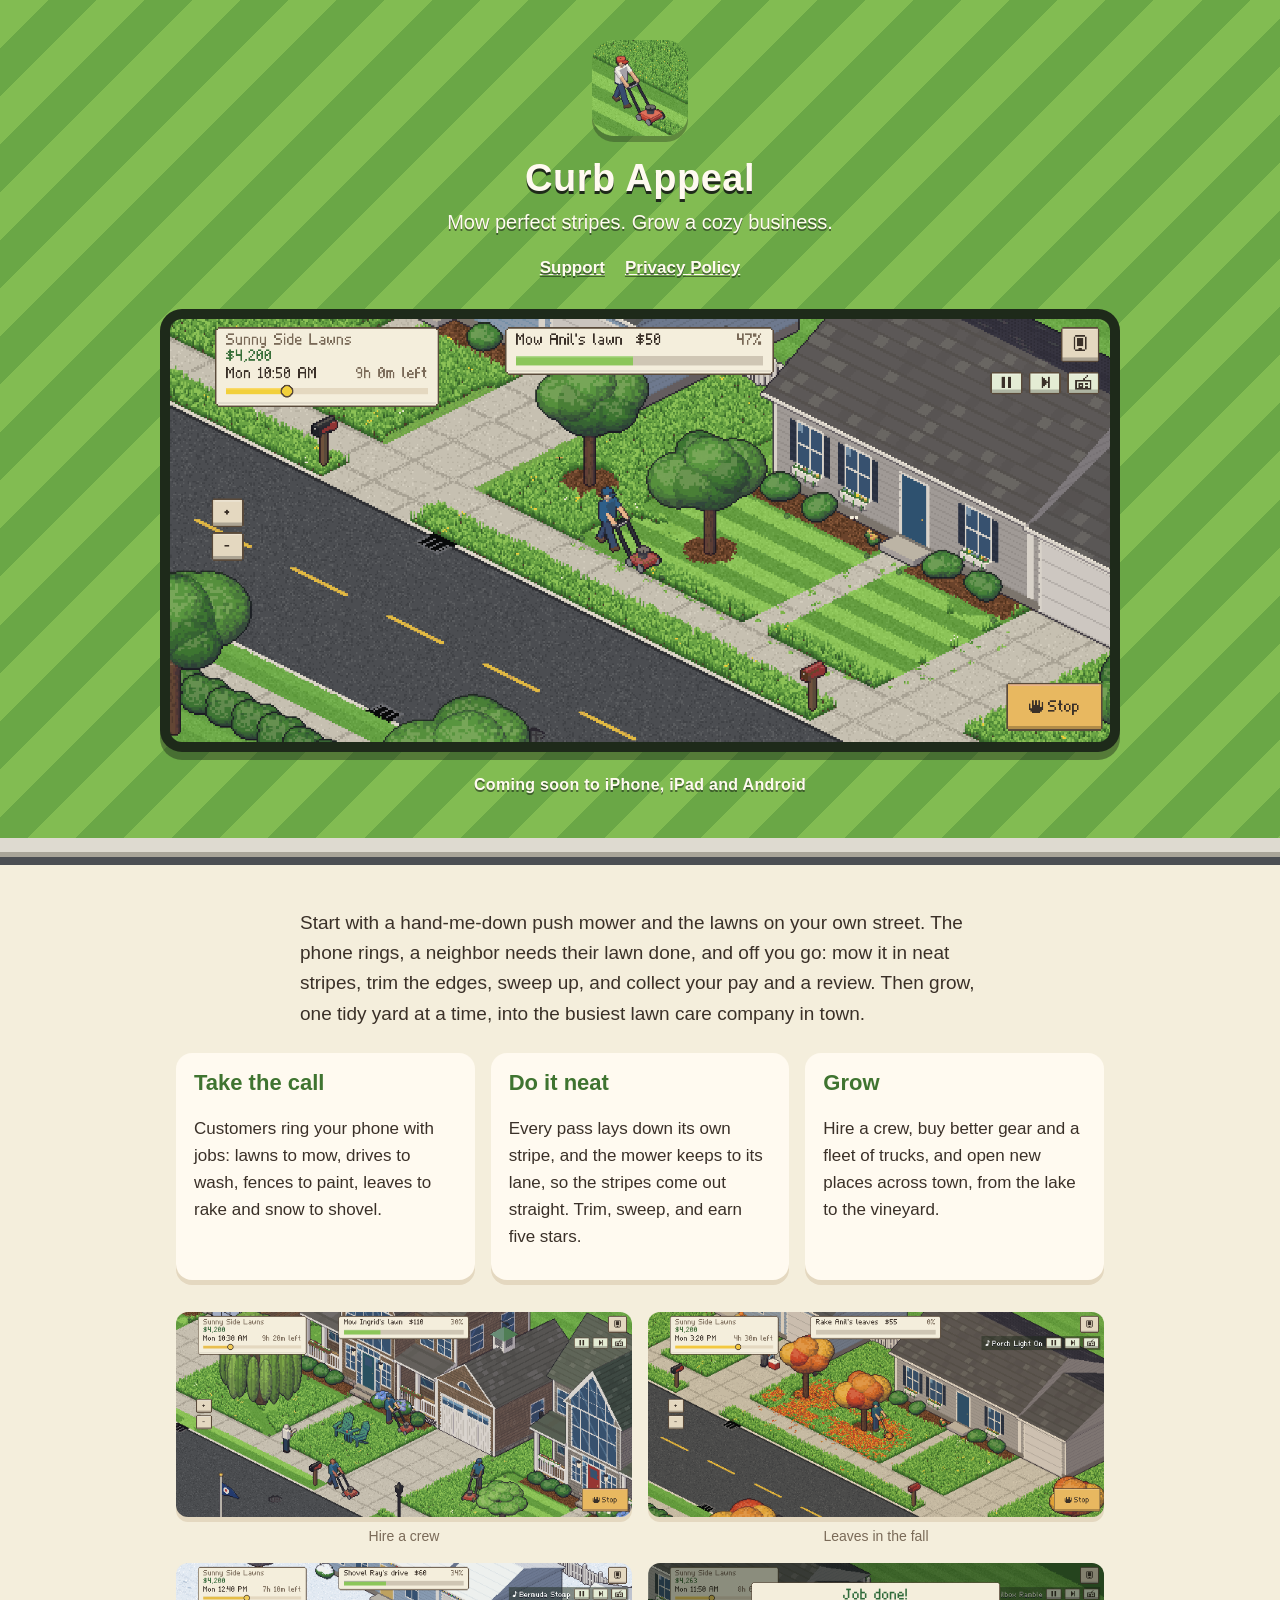
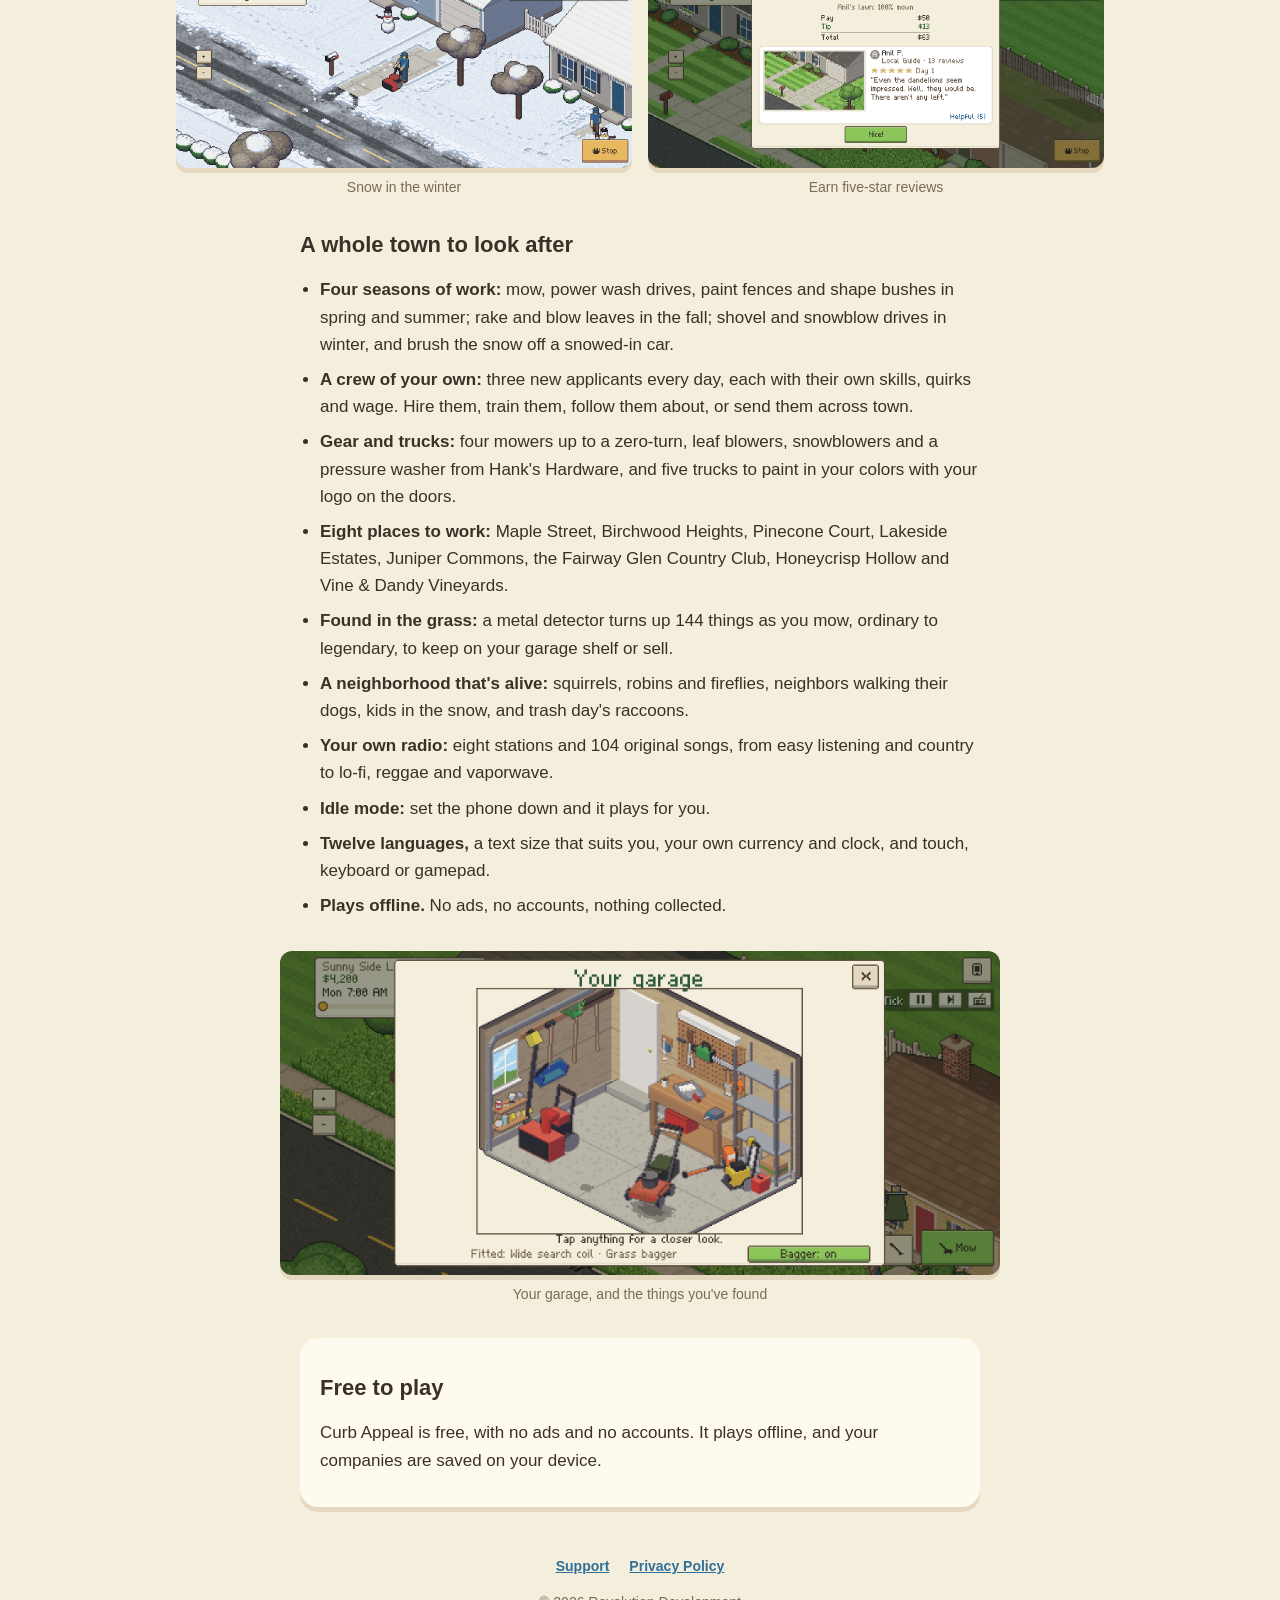
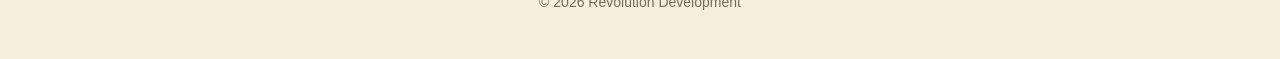
==== index.html @ 620667ac "Update the site" ====
<!doctype html>
<html lang="en">
<head>
  <meta charset="utf-8">
  <meta name="viewport" content="width=device-width, initial-scale=1">
  <title>Curb Appeal</title>
  <meta name="description" content="A relaxing lawn care tycoon in isometric pixel art: mow perfect stripes, rake the leaves, clear the snow, hire a crew and grow. For iPhone, iPad and Android.">
  <meta property="og:title" content="Curb Appeal">
  <meta property="og:description" content="Mow perfect stripes and grow a cozy lawn care business, one tidy yard at a time. A relaxing pixel-art game for iPhone, iPad and Android.">
  <meta property="og:image" content="https://webdevbrian.github.io/curbappeal-site/shots/mowing.png">
  <meta property="og:url" content="https://webdevbrian.github.io/curbappeal-site/">
  <meta property="og:type" content="website">
  <meta name="twitter:card" content="summary_large_image">
  <meta name="theme-color" content="#6aa746">
  <link rel="icon" href="icon.png">
  <link rel="apple-touch-icon" href="icon.png">
  <link rel="stylesheet" href="style.css">
</head>
<body>
  <header class="hero">
    <img class="icon" src="icon.png" alt="" width="96" height="96">
    <h1>Curb Appeal</h1>
    <p class="tagline">Mow perfect stripes. Grow a cozy business.</p>
    <nav><a href="support.html">Support</a><a href="privacy.html">Privacy Policy</a></nav>
    <figure class="screen">
      <img src="shots/mowing.png" alt="A summer morning on Maple Street: a lawn half mown in crisp light and dark stripes, the mower working along its lane.">
    </figure>
    <p class="soon">Coming soon to iPhone, iPad and Android</p>
  </header>

  <main>
    <section class="intro">
      <p>Start with a hand-me-down push mower and the lawns on your own street. The phone rings, a neighbor needs their lawn done, and off you go: mow it in neat stripes, trim the edges, sweep up, and collect your pay and a review. Then grow, one tidy yard at a time, into the busiest lawn care company in town.</p>
    </section>

    <section class="how">
      <div><h2>Take the call</h2><p>Customers ring your phone with jobs: lawns to mow, drives to wash, fences to paint, leaves to rake and snow to shovel.</p></div>
      <div><h2>Do it neat</h2><p>Every pass lays down its own stripe, and the mower keeps to its lane, so the stripes come out straight. Trim, sweep, and earn five stars.</p></div>
      <div><h2>Grow</h2><p>Hire a crew, buy better gear and a fleet of trucks, and open new places across town, from the lake to the vineyard.</p></div>
    </section>

    <section class="gallery">
      <figure><img src="shots/team.png" alt="The crew at work on a street, each mowing a different lawn in stripes." loading="lazy"><figcaption>Hire a crew</figcaption></figure>
      <figure><img src="shots/fall.png" alt="Fall: red and gold trees, leaves raked into piles and bags at the curb." loading="lazy"><figcaption>Leaves in the fall</figcaption></figure>
      <figure><img src="shots/winter.png" alt="Winter: snowy roofs and lawns, a drive being cleared with a snowblower." loading="lazy"><figcaption>Snow in the winter</figcaption></figure>
      <figure><img src="shots/payday.png" alt="A job done: the pay, a tip, and a five-star review with a photo of the freshly striped lawn." loading="lazy"><figcaption>Earn five-star reviews</figcaption></figure>
    </section>

    <section class="features">
      <h2>A whole town to look after</h2>
      <ul>
        <li><strong>Four seasons of work:</strong> mow, power wash drives, paint fences and shape bushes in spring and summer; rake and blow leaves in the fall; shovel and snowblow drives in winter, and brush the snow off a snowed-in car.</li>
        <li><strong>A crew of your own:</strong> three new applicants every day, each with their own skills, quirks and wage. Hire them, train them, follow them about, or send them across town.</li>
        <li><strong>Gear and trucks:</strong> four mowers up to a zero-turn, leaf blowers, snowblowers and a pressure washer from Hank's Hardware, and five trucks to paint in your colors with your logo on the doors.</li>
        <li><strong>Eight places to work:</strong> Maple Street, Birchwood Heights, Pinecone Court, Lakeside Estates, Juniper Commons, the Fairway Glen Country Club, Honeycrisp Hollow and Vine &amp; Dandy Vineyards.</li>
        <li><strong>Found in the grass:</strong> a metal detector turns up 144 things as you mow, ordinary to legendary, to keep on your garage shelf or sell.</li>
        <li><strong>A neighborhood that's alive:</strong> squirrels, robins and fireflies, neighbors walking their dogs, kids in the snow, and trash day's raccoons.</li>
        <li><strong>Your own radio:</strong> eight stations and 104 original songs, from easy listening and country to lo-fi, reggae and vaporwave.</li>
        <li><strong>Idle mode:</strong> set the phone down and it plays for you.</li>
        <li><strong>Twelve languages,</strong> a text size that suits you, your own currency and clock, and touch, keyboard or gamepad.</li>
        <li><strong>Plays offline.</strong> No ads, no accounts, nothing collected.</li>
      </ul>
    </section>

    <section class="gallery one">
      <figure><img src="shots/garage.png" alt="The garage: mowers on the floor, tools on the wall, and finds from the lawns on the shelf." loading="lazy"><figcaption>Your garage, and the things you've found</figcaption></figure>
    </section>

    <section class="price card">
      <h2>Free to play</h2>
      <p>Curb Appeal is free, with no ads and no accounts. It plays offline, and your companies are saved on your device.</p>
    </section>
  </main>

  <footer>
    <nav><a href="support.html">Support</a><a href="privacy.html">Privacy Policy</a></nav>
    <p>© 2026 Revolution Development</p>
  </footer>
</body>
</html>
---- style.css ----
/* Curb Appeal's public pages: the game's colours (cream paper, brown ink, freshly striped lawn, the
   curb and the road), readable on a phone. */
:root {
  --ink: #3a3028; --ink-soft: #7a6a58; --paper: #f4eedc; --paper-dark: #e4d8c0; --card: #fffaf0;
  --edge: #5a4a3a; --blue: #2f6f9a; --gold: #d9a520; --night: #1e2a1a;
  --stripe-a: #82bc52; --stripe-b: #6aa746; --leaf: #3f7430;
  --walk: #dedad0; --curb: #a8a498; --road: #4b4e53;
}
* { box-sizing: border-box; }
html { -webkit-text-size-adjust: 100%; }
body { margin: 0; background: var(--paper); color: var(--ink); font: 17px/1.6 -apple-system, BlinkMacSystemFont, "Segoe UI", Roboto, sans-serif; }
img { max-width: 100%; height: auto; }
a { color: var(--blue); }

/* The header: a freshly mown lawn, stripes and all, down to the sidewalk and the curb. */
header {
  background: repeating-linear-gradient(135deg, var(--stripe-a) 0 34px, var(--stripe-b) 34px 68px);
  color: #fffaf0; padding: 40px 16px 32px; text-align: center; position: relative;
  border-bottom: 14px solid var(--walk); box-shadow: 0 5px 0 var(--curb), 0 13px 0 var(--road);
  margin-bottom: 13px;
}
header .icon, header > img { width: 96px; height: 96px; border-radius: 22px; box-shadow: 0 6px 0 rgba(30, 42, 26, .35); }
header h1 { margin: 12px 0 0; font-size: 38px; line-height: 1.2; letter-spacing: .5px; text-shadow: 0 3px 0 var(--night); }
header p { margin: 4px 0 0; text-shadow: 0 2px 0 rgba(30, 42, 26, .6); }
nav { display: flex; gap: 20px; justify-content: center; flex-wrap: wrap; margin-top: 16px; }
header nav a { color: #fffaf0; font-weight: 600; text-shadow: 0 2px 0 rgba(30, 42, 26, .6); }

/* The landing page's header: the game on a screen, and when it's out. */
.hero { padding-bottom: 40px; }
.tagline { font-size: 20px; }
.screen { margin: 28px auto 0; max-width: 960px; padding: 10px; background: var(--night); border-radius: 22px; box-shadow: 0 8px 0 rgba(30, 42, 26, .45); }
.screen img { display: block; width: 100%; border-radius: 12px; }
.soon { margin-top: 20px; font-weight: 700; font-size: 16px; letter-spacing: .3px; }

main { max-width: 680px; margin: 0 auto; padding: 24px 16px 48px; }
h2 { font-size: 22px; line-height: 1.3; margin: 32px 0 8px; }
.card { background: var(--card); border-radius: 18px; padding: 4px 20px 16px; box-shadow: 0 5px 0 var(--paper-dark); margin: 16px 0; }

/* The landing page: wider than the text pages, for the pictures. */
.hero ~ main { max-width: 960px; }
.intro { max-width: 680px; margin: 8px auto 0; font-size: 19px; }
.how { display: grid; grid-template-columns: repeat(3, 1fr); gap: 16px; margin: 24px 0 8px; }
.how div { background: var(--card); border-radius: 16px; padding: 4px 18px 12px; box-shadow: 0 5px 0 var(--paper-dark); }
.how h2 { margin-top: 12px; color: var(--leaf); }
.gallery { display: grid; grid-template-columns: 1fr 1fr; gap: 16px; margin: 32px 0; }
.gallery figure { margin: 0; }
.gallery img { display: block; width: 100%; border-radius: 12px; box-shadow: 0 5px 0 var(--paper-dark); background: var(--night); }
.gallery figcaption { font-size: 14px; color: var(--ink-soft); margin-top: 8px; text-align: center; }
.gallery.one { grid-template-columns: 1fr; max-width: 720px; margin-left: auto; margin-right: auto; }
.features { max-width: 680px; margin: 0 auto; }
.features ul { padding-left: 20px; }
.features li { margin: 8px 0; }
.price { max-width: 680px; margin: 32px auto 0; }

/* The support page's questions. */
dl { margin: 0; }
dt { font-weight: 700; margin-top: 20px; }
dd { margin: 4px 0 0; }
kbd { font: 600 14px/1 ui-monospace, Menlo, monospace; background: var(--card); border: 1px solid var(--paper-dark); border-bottom-width: 3px; border-radius: 6px; padding: 2px 6px; }

footer { text-align: center; color: var(--ink-soft); font-size: 14px; padding: 0 16px 32px; }
footer nav { margin: 0 0 8px; }
footer nav a { font-weight: 600; }

@media (max-width: 640px) {
  header h1 { font-size: 32px; }
  .how, .gallery { grid-template-columns: 1fr; }
  .screen { padding: 6px; border-radius: 16px; }
  .screen img { border-radius: 10px; }
}
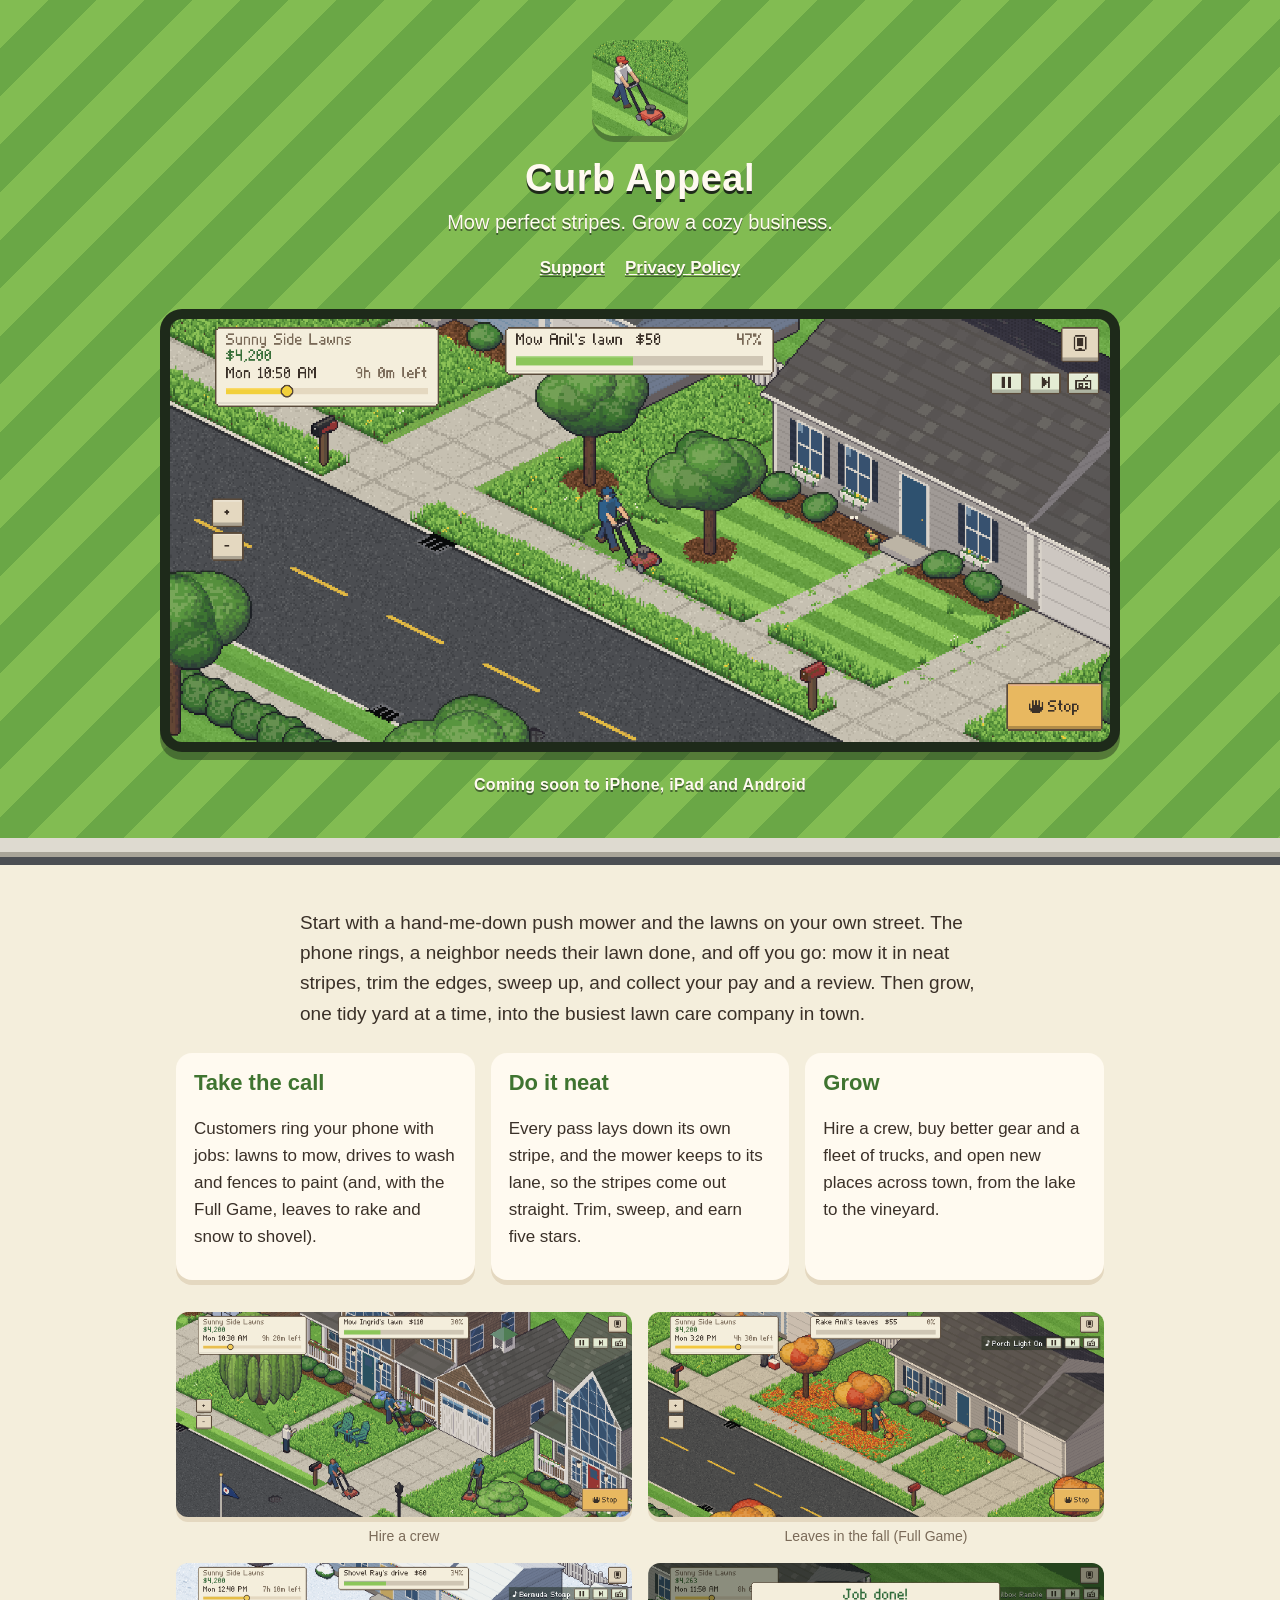
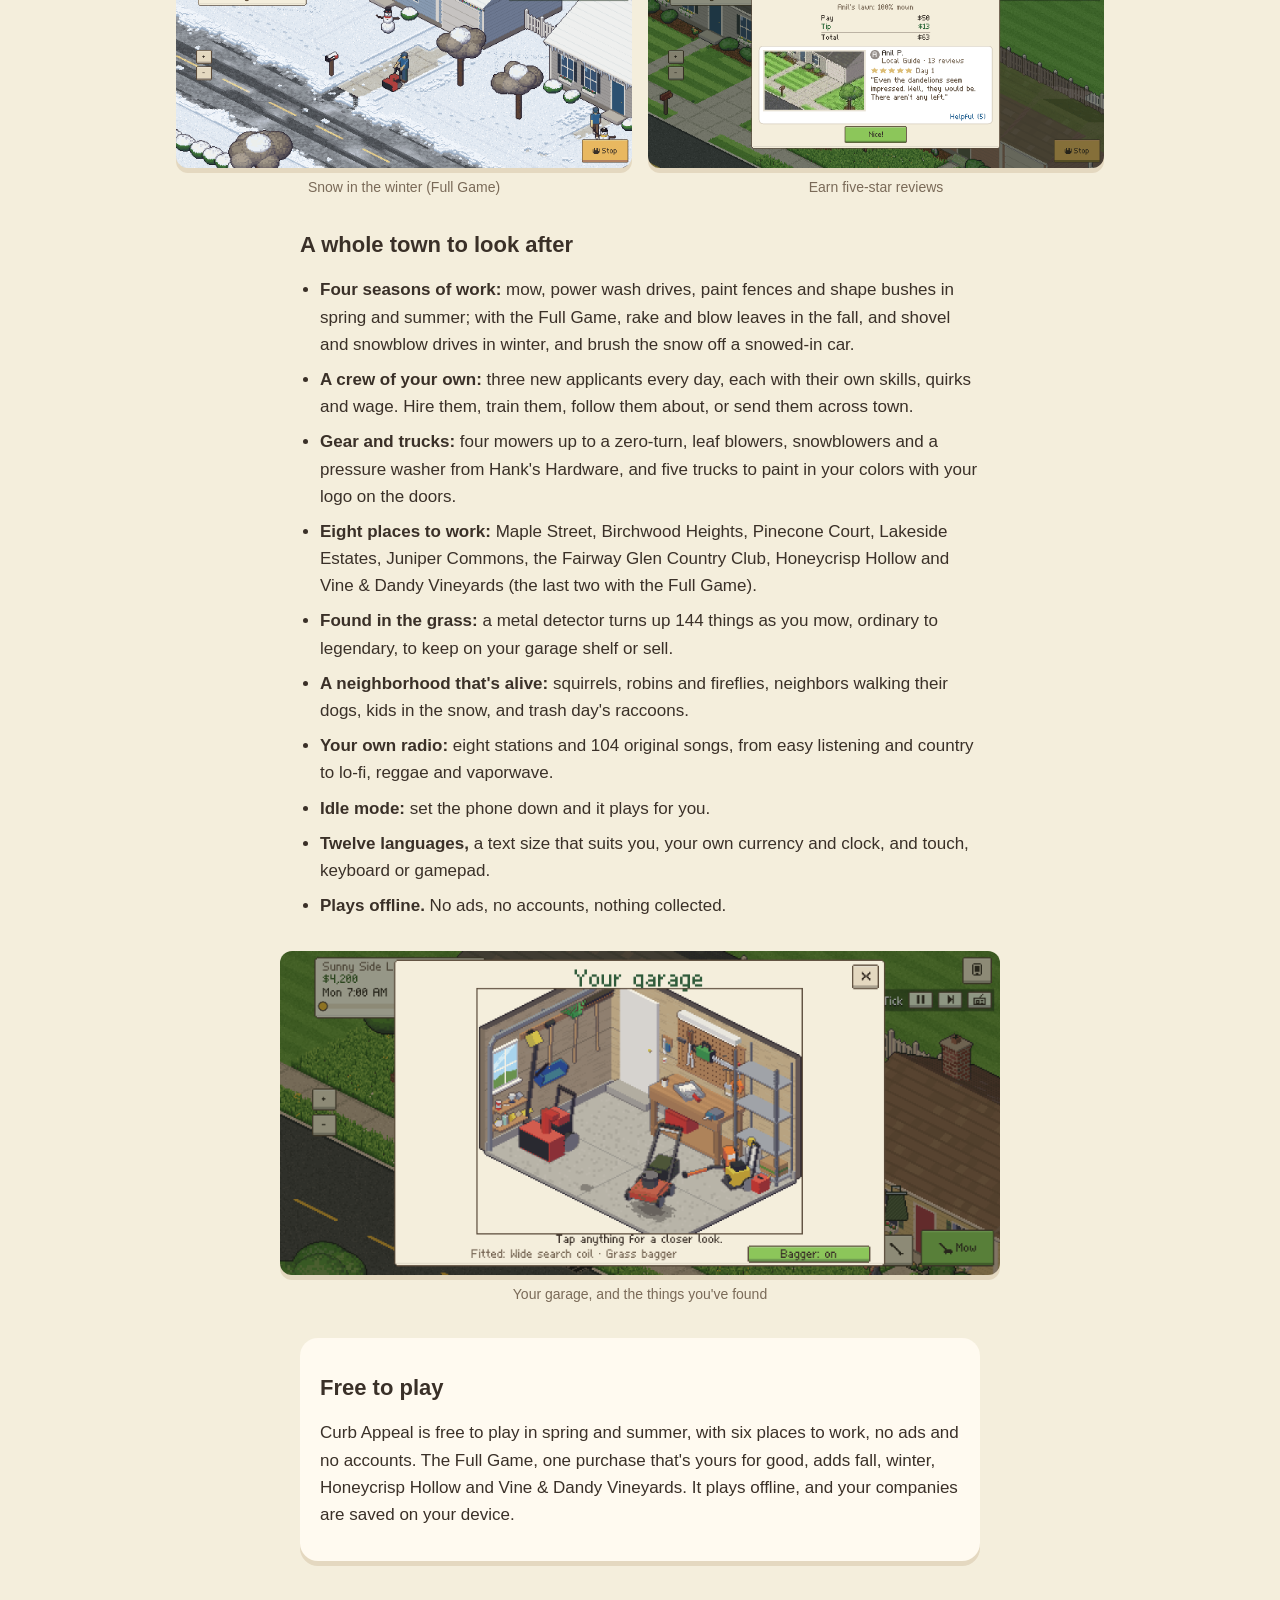
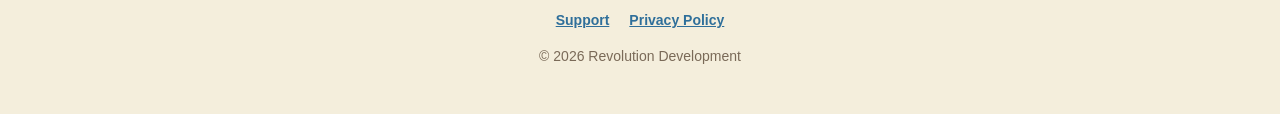
==== commit ed6be5e5: "Update the site" ====
--- a/index.html
+++ b/index.html
@@ -4,7 +4,7 @@
   <meta charset="utf-8">
   <meta name="viewport" content="width=device-width, initial-scale=1">
   <title>Curb Appeal</title>
-  <meta name="description" content="A relaxing lawn care tycoon in isometric pixel art: mow perfect stripes, rake the leaves, clear the snow, hire a crew and grow. For iPhone, iPad and Android.">
+  <meta name="description" content="A relaxing lawn care tycoon in isometric pixel art: mow perfect stripes, hire a crew and grow. Free to play, with fall and winter in the Full Game. For iPhone, iPad and Android.">
   <meta property="og:title" content="Curb Appeal">
   <meta property="og:description" content="Mow perfect stripes and grow a cozy lawn care business, one tidy yard at a time. A relaxing pixel-art game for iPhone, iPad and Android.">
   <meta property="og:image" content="https://webdevbrian.github.io/curbappeal-site/shots/mowing.png">
@@ -34,25 +34,25 @@
     </section>
 
     <section class="how">
-      <div><h2>Take the call</h2><p>Customers ring your phone with jobs: lawns to mow, drives to wash, fences to paint, leaves to rake and snow to shovel.</p></div>
+      <div><h2>Take the call</h2><p>Customers ring your phone with jobs: lawns to mow, drives to wash and fences to paint (and, with the Full Game, leaves to rake and snow to shovel).</p></div>
       <div><h2>Do it neat</h2><p>Every pass lays down its own stripe, and the mower keeps to its lane, so the stripes come out straight. Trim, sweep, and earn five stars.</p></div>
       <div><h2>Grow</h2><p>Hire a crew, buy better gear and a fleet of trucks, and open new places across town, from the lake to the vineyard.</p></div>
     </section>
 
     <section class="gallery">
       <figure><img src="shots/team.png" alt="The crew at work on a street, each mowing a different lawn in stripes." loading="lazy"><figcaption>Hire a crew</figcaption></figure>
-      <figure><img src="shots/fall.png" alt="Fall: red and gold trees, leaves raked into piles and bags at the curb." loading="lazy"><figcaption>Leaves in the fall</figcaption></figure>
-      <figure><img src="shots/winter.png" alt="Winter: snowy roofs and lawns, a drive being cleared with a snowblower." loading="lazy"><figcaption>Snow in the winter</figcaption></figure>
+      <figure><img src="shots/fall.png" alt="Fall: red and gold trees, leaves raked into piles and bags at the curb." loading="lazy"><figcaption>Leaves in the fall (Full Game)</figcaption></figure>
+      <figure><img src="shots/winter.png" alt="Winter: snowy roofs and lawns, a drive being cleared with a snowblower." loading="lazy"><figcaption>Snow in the winter (Full Game)</figcaption></figure>
       <figure><img src="shots/payday.png" alt="A job done: the pay, a tip, and a five-star review with a photo of the freshly striped lawn." loading="lazy"><figcaption>Earn five-star reviews</figcaption></figure>
     </section>
 
     <section class="features">
       <h2>A whole town to look after</h2>
       <ul>
-        <li><strong>Four seasons of work:</strong> mow, power wash drives, paint fences and shape bushes in spring and summer; rake and blow leaves in the fall; shovel and snowblow drives in winter, and brush the snow off a snowed-in car.</li>
+        <li><strong>Four seasons of work:</strong> mow, power wash drives, paint fences and shape bushes in spring and summer; with the Full Game, rake and blow leaves in the fall, and shovel and snowblow drives in winter, and brush the snow off a snowed-in car.</li>
         <li><strong>A crew of your own:</strong> three new applicants every day, each with their own skills, quirks and wage. Hire them, train them, follow them about, or send them across town.</li>
         <li><strong>Gear and trucks:</strong> four mowers up to a zero-turn, leaf blowers, snowblowers and a pressure washer from Hank's Hardware, and five trucks to paint in your colors with your logo on the doors.</li>
-        <li><strong>Eight places to work:</strong> Maple Street, Birchwood Heights, Pinecone Court, Lakeside Estates, Juniper Commons, the Fairway Glen Country Club, Honeycrisp Hollow and Vine &amp; Dandy Vineyards.</li>
+        <li><strong>Eight places to work:</strong> Maple Street, Birchwood Heights, Pinecone Court, Lakeside Estates, Juniper Commons, the Fairway Glen Country Club, Honeycrisp Hollow and Vine &amp; Dandy Vineyards (the last two with the Full Game).</li>
         <li><strong>Found in the grass:</strong> a metal detector turns up 144 things as you mow, ordinary to legendary, to keep on your garage shelf or sell.</li>
         <li><strong>A neighborhood that's alive:</strong> squirrels, robins and fireflies, neighbors walking their dogs, kids in the snow, and trash day's raccoons.</li>
         <li><strong>Your own radio:</strong> eight stations and 104 original songs, from easy listening and country to lo-fi, reggae and vaporwave.</li>
@@ -68,7 +68,7 @@
 
     <section class="price card">
       <h2>Free to play</h2>
-      <p>Curb Appeal is free, with no ads and no accounts. It plays offline, and your companies are saved on your device.</p>
+      <p>Curb Appeal is free to play in spring and summer, with six places to work, no ads and no accounts. The Full Game, one purchase that's yours for good, adds fall, winter, Honeycrisp Hollow and Vine &amp; Dandy Vineyards. It plays offline, and your companies are saved on your device.</p>
     </section>
   </main>
 
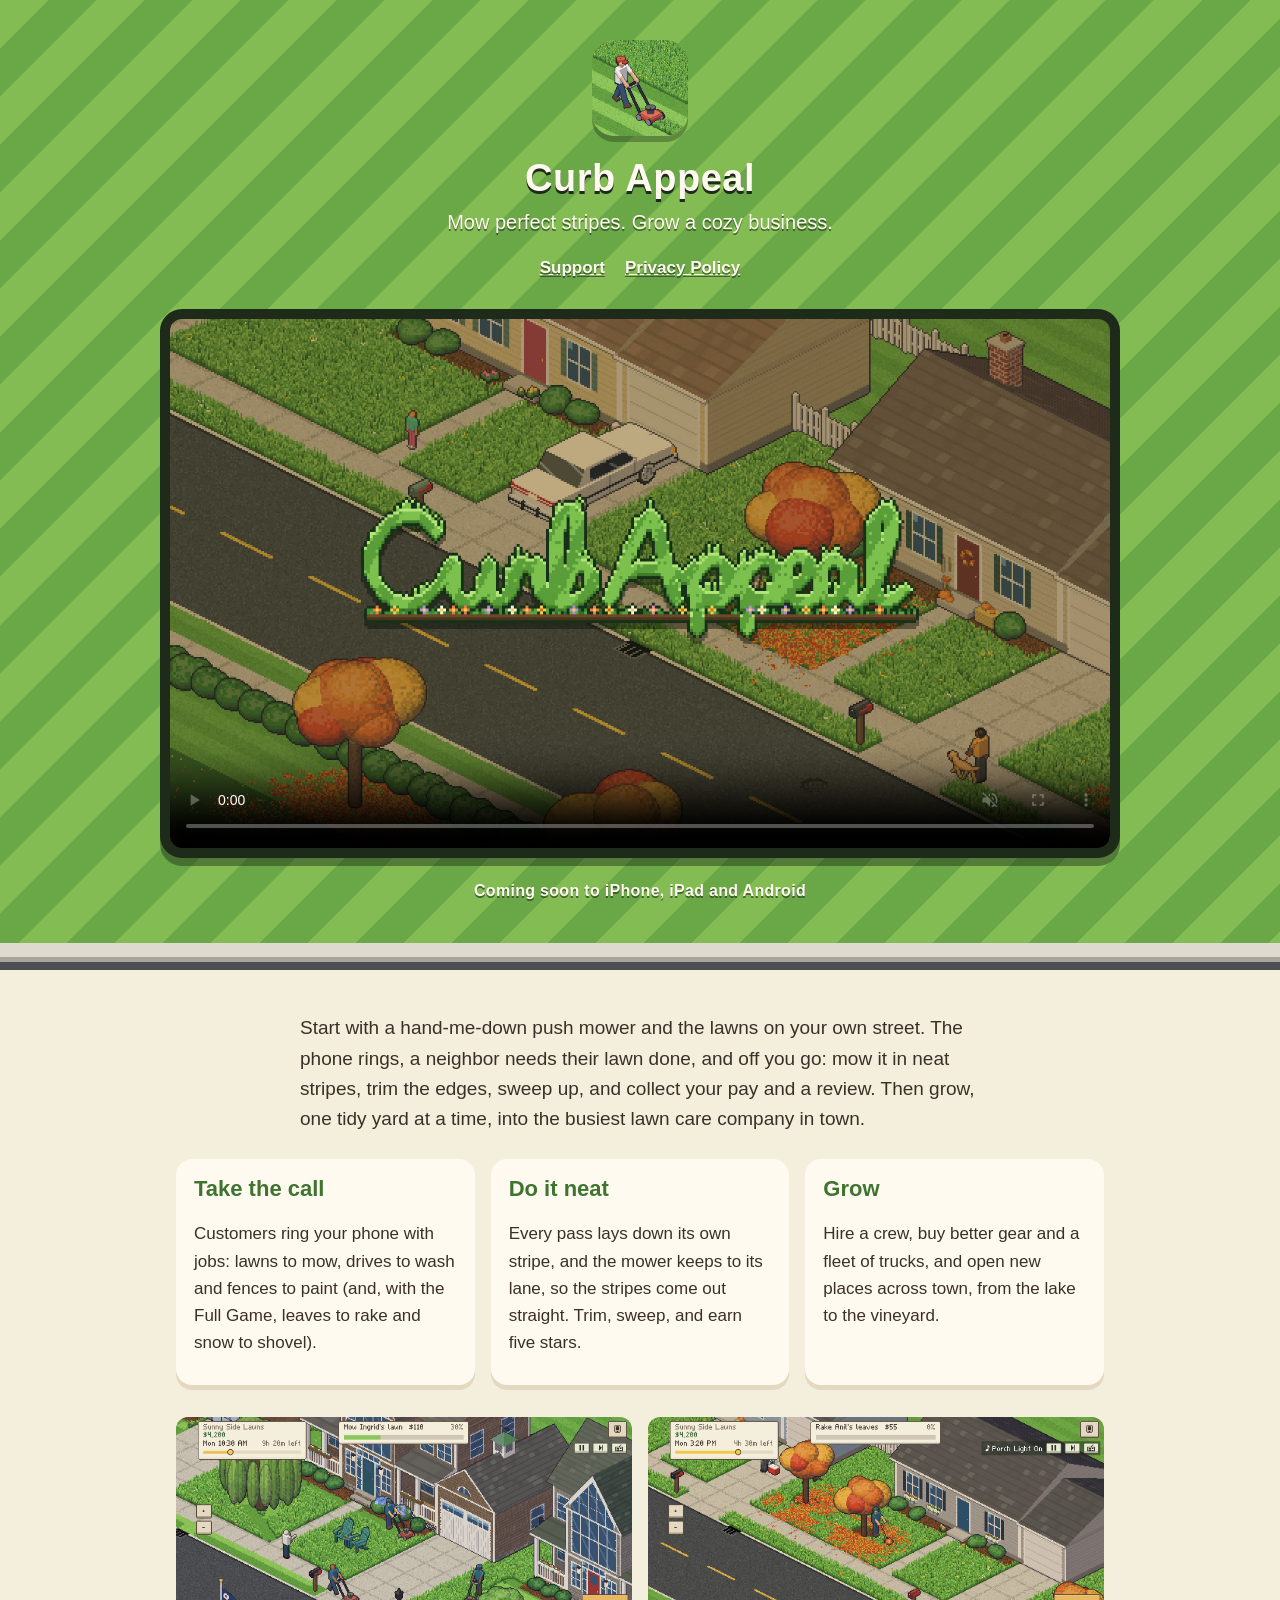
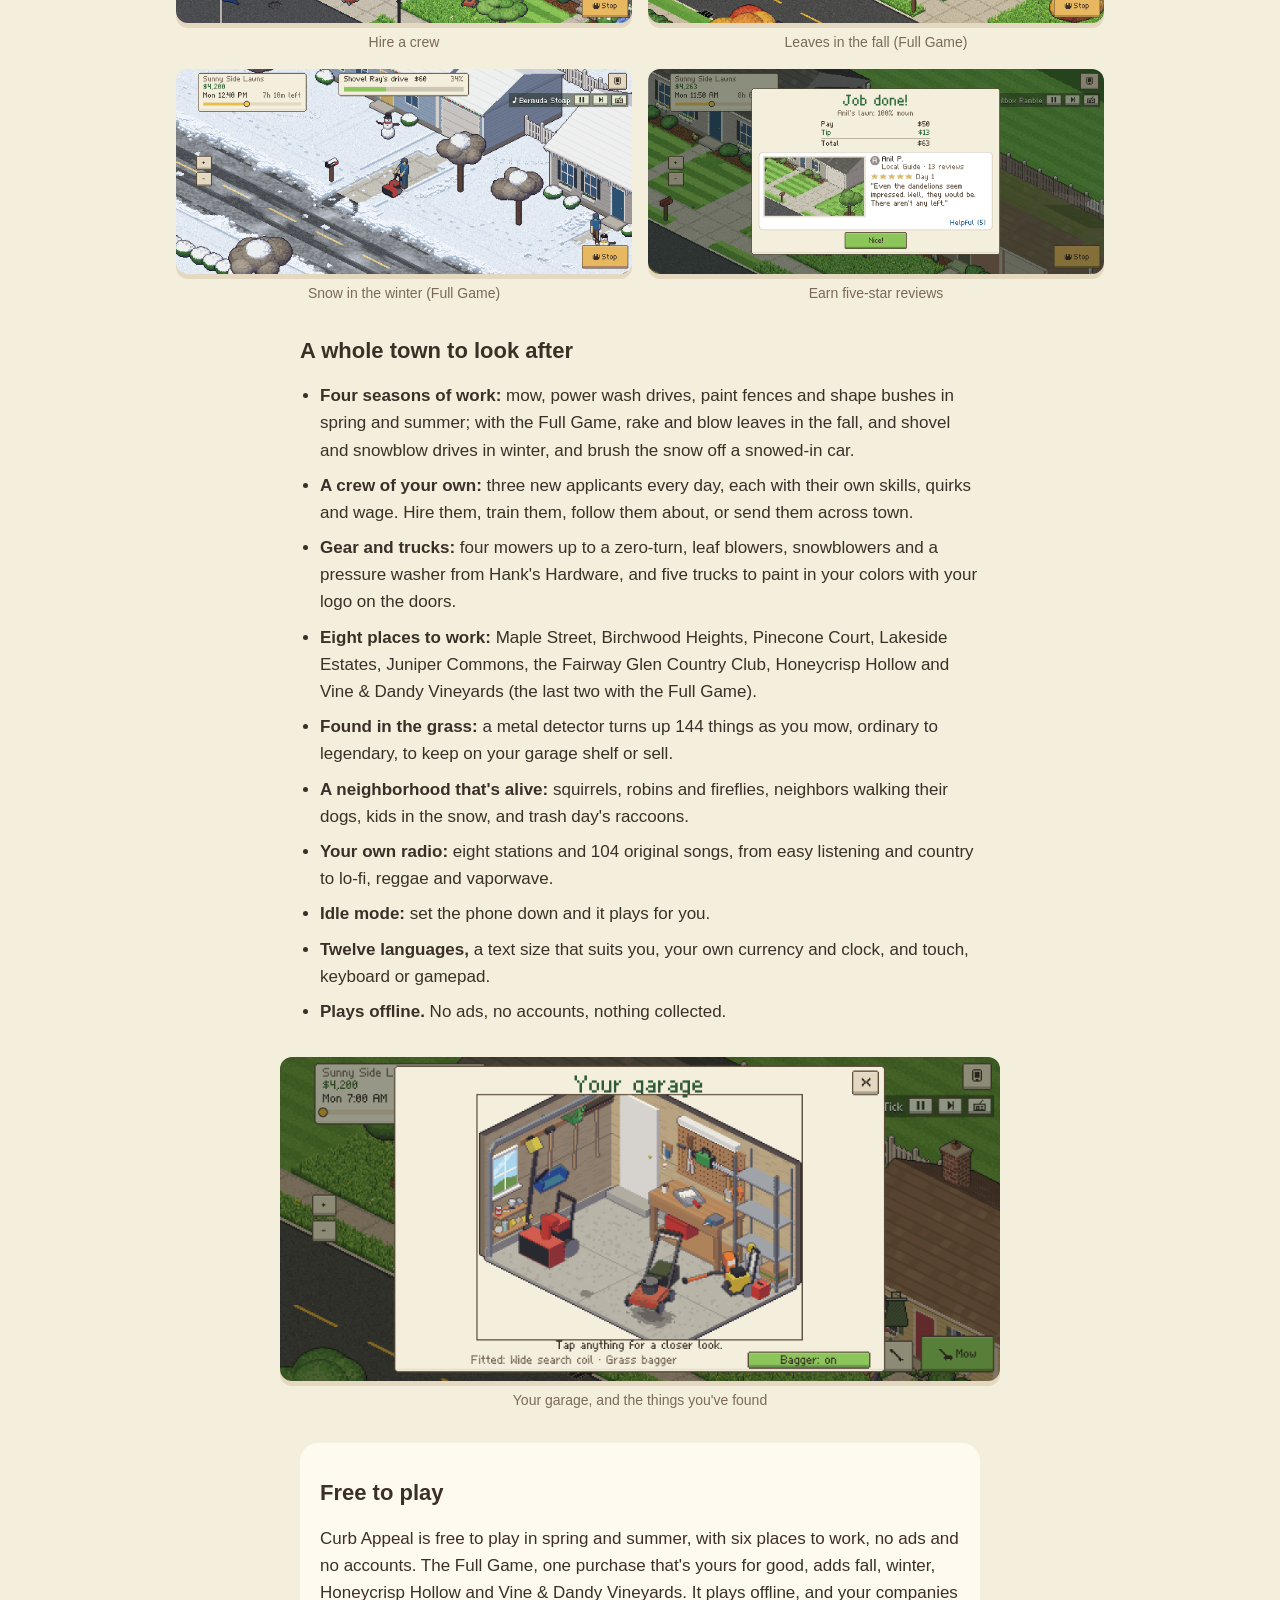
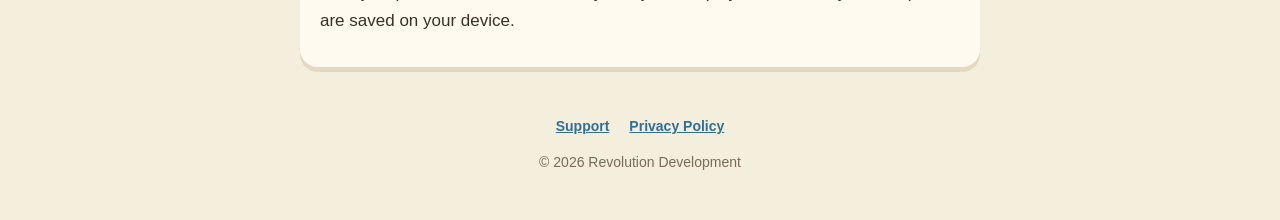
==== commit daae0d0f: "Update the site" ====
--- a/index.html
+++ b/index.html
@@ -8,6 +8,10 @@
   <meta property="og:title" content="Curb Appeal">
   <meta property="og:description" content="Mow perfect stripes and grow a cozy lawn care business, one tidy yard at a time. A relaxing pixel-art game for iPhone, iPad and Android.">
   <meta property="og:image" content="https://webdevbrian.github.io/curbappeal-site/shots/mowing.png">
+  <meta property="og:video" content="https://webdevbrian.github.io/curbappeal-site/video/trailer.mp4">
+  <meta property="og:video:type" content="video/mp4">
+  <meta property="og:video:width" content="1280">
+  <meta property="og:video:height" content="720">
   <meta property="og:url" content="https://webdevbrian.github.io/curbappeal-site/">
   <meta property="og:type" content="website">
   <meta name="twitter:card" content="summary_large_image">
@@ -23,8 +27,16 @@
     <p class="tagline">Mow perfect stripes. Grow a cozy business.</p>
     <nav><a href="support.html">Support</a><a href="privacy.html">Privacy Policy</a></nav>
     <figure class="screen">
-      <img src="shots/mowing.png" alt="A summer morning on Maple Street: a lawn half mown in crisp light and dark stripes, the mower working along its lane.">
+      <video id="trailer" src="video/trailer.mp4" poster="video/trailer-poster.jpg" autoplay muted loop playsinline controls preload="auto" width="1280" height="720" aria-label="The Curb Appeal trailer: mowing stripes in lanes, taking a call, a five-star review, the crew at work, raking fall leaves, snowblowing a drive, driving across town, a find in the grass, and the radio at dusk."></video>
     </figure>
+    <script>
+      // (Asked for less motion: the trailer waits for a tap on play.)
+      if (window.matchMedia && matchMedia('(prefers-reduced-motion: reduce)').matches) {
+        const v = document.getElementById('trailer');
+        v.removeAttribute('autoplay');
+        v.pause();
+      }
+    </script>
     <p class="soon">Coming soon to iPhone, iPad and Android</p>
   </header>
 
--- a/style.css
+++ b/style.css
@@ -29,7 +29,8 @@
 .hero { padding-bottom: 40px; }
 .tagline { font-size: 20px; }
 .screen { margin: 28px auto 0; max-width: 960px; padding: 10px; background: var(--night); border-radius: 22px; box-shadow: 0 8px 0 rgba(30, 42, 26, .45); }
-.screen img { display: block; width: 100%; border-radius: 12px; }
+.screen img, .screen video { display: block; width: 100%; height: auto; border-radius: 12px; }
+.screen video { aspect-ratio: 16 / 9; background: var(--night); }
 .soon { margin-top: 20px; font-weight: 700; font-size: 16px; letter-spacing: .3px; }
 
 main { max-width: 680px; margin: 0 auto; padding: 24px 16px 48px; }
@@ -66,5 +67,5 @@
   header h1 { font-size: 32px; }
   .how, .gallery { grid-template-columns: 1fr; }
   .screen { padding: 6px; border-radius: 16px; }
-  .screen img { border-radius: 10px; }
+  .screen img, .screen video { border-radius: 10px; }
 }
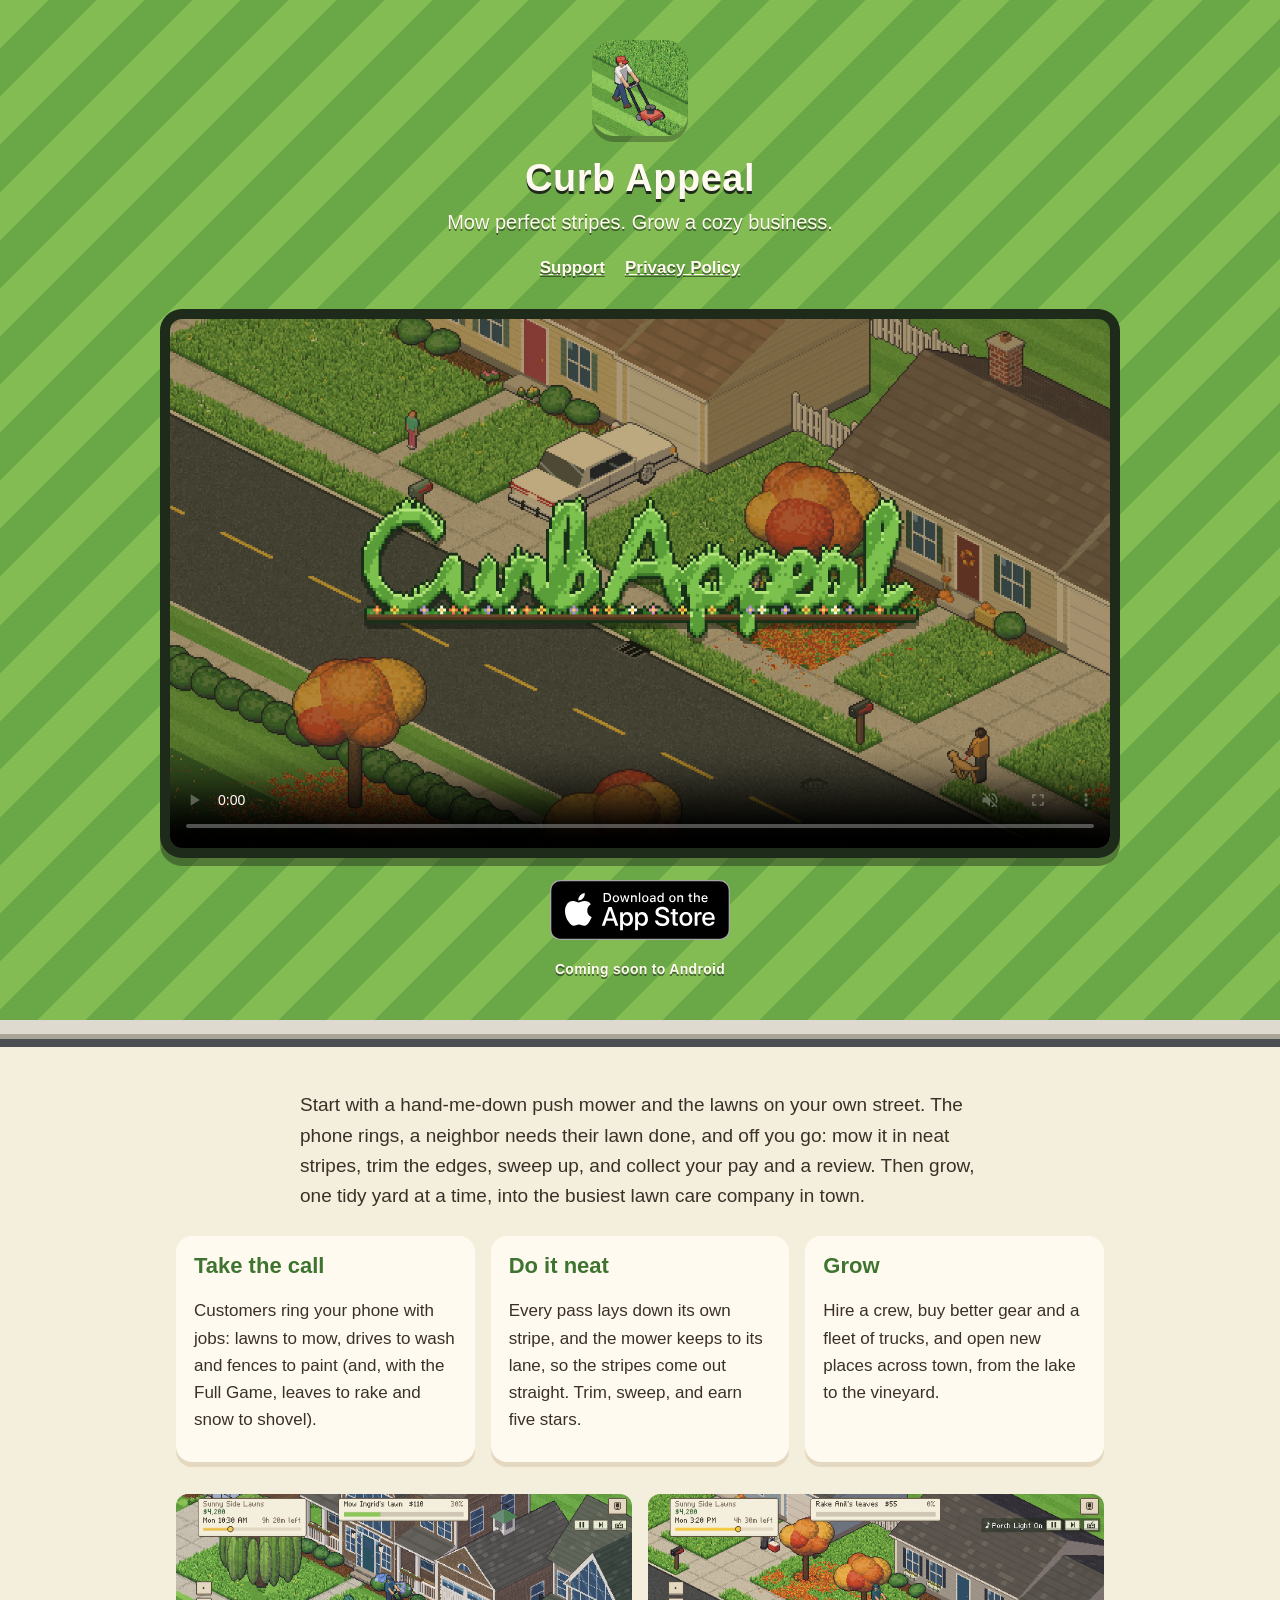
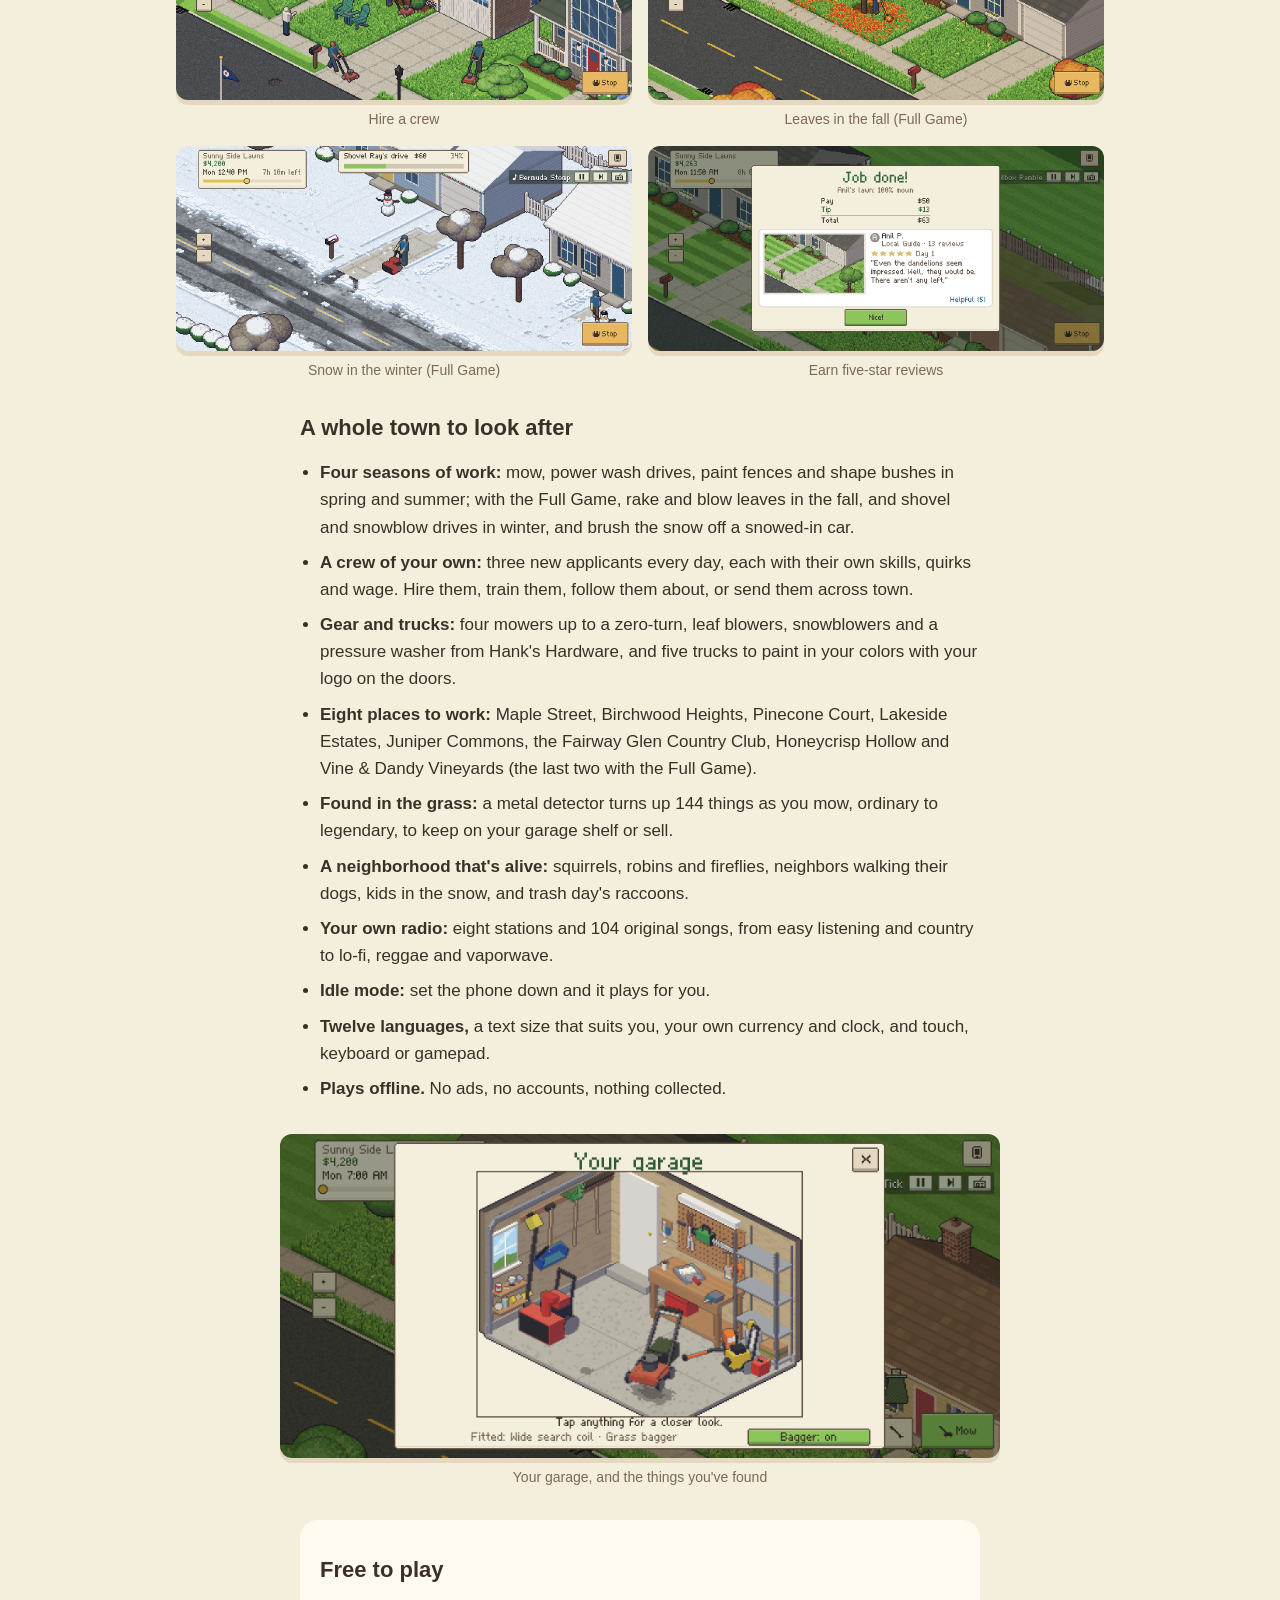
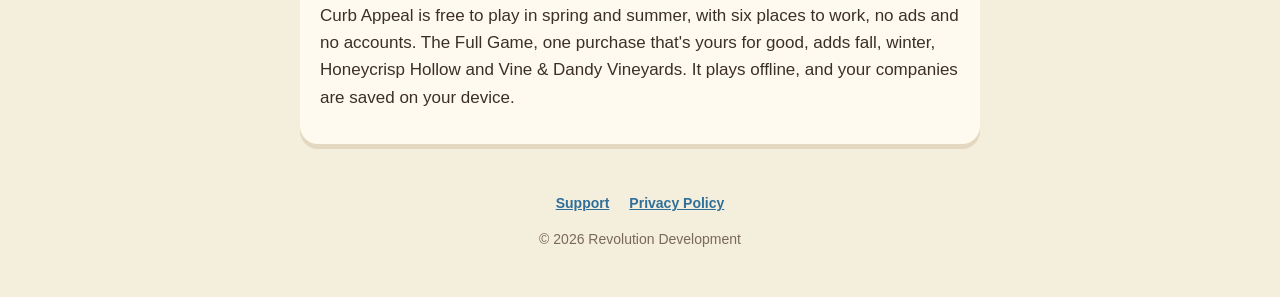
==== commit ff6f7ce7: "Update the site" ====
--- a/index.html
+++ b/index.html
@@ -37,7 +37,10 @@
         v.pause();
       }
     </script>
-    <p class="soon">Coming soon to iPhone, iPad and Android</p>
+    <p class="get">
+      <a href="https://apps.apple.com/app/id6825867955" aria-label="Download Curb Appeal on the App Store"><img src="app-store-badge.svg" alt="Download on the App Store" width="180" height="60"></a>
+    </p>
+    <p class="soon">Coming soon to Android</p>
   </header>
 
   <main>
--- a/style.css
+++ b/style.css
@@ -31,6 +31,9 @@
 .screen { margin: 28px auto 0; max-width: 960px; padding: 10px; background: var(--night); border-radius: 22px; box-shadow: 0 8px 0 rgba(30, 42, 26, .45); }
 .screen img, .screen video { display: block; width: 100%; height: auto; border-radius: 12px; }
 .screen video { aspect-ratio: 16 / 9; background: var(--night); }
+.get { margin-top: 22px; }
+.get img { display: inline-block; height: 60px; width: auto; }
+.get + .soon { margin-top: 10px; font-size: 14px; }
 .soon { margin-top: 20px; font-weight: 700; font-size: 16px; letter-spacing: .3px; }
 
 main { max-width: 680px; margin: 0 auto; padding: 24px 16px 48px; }
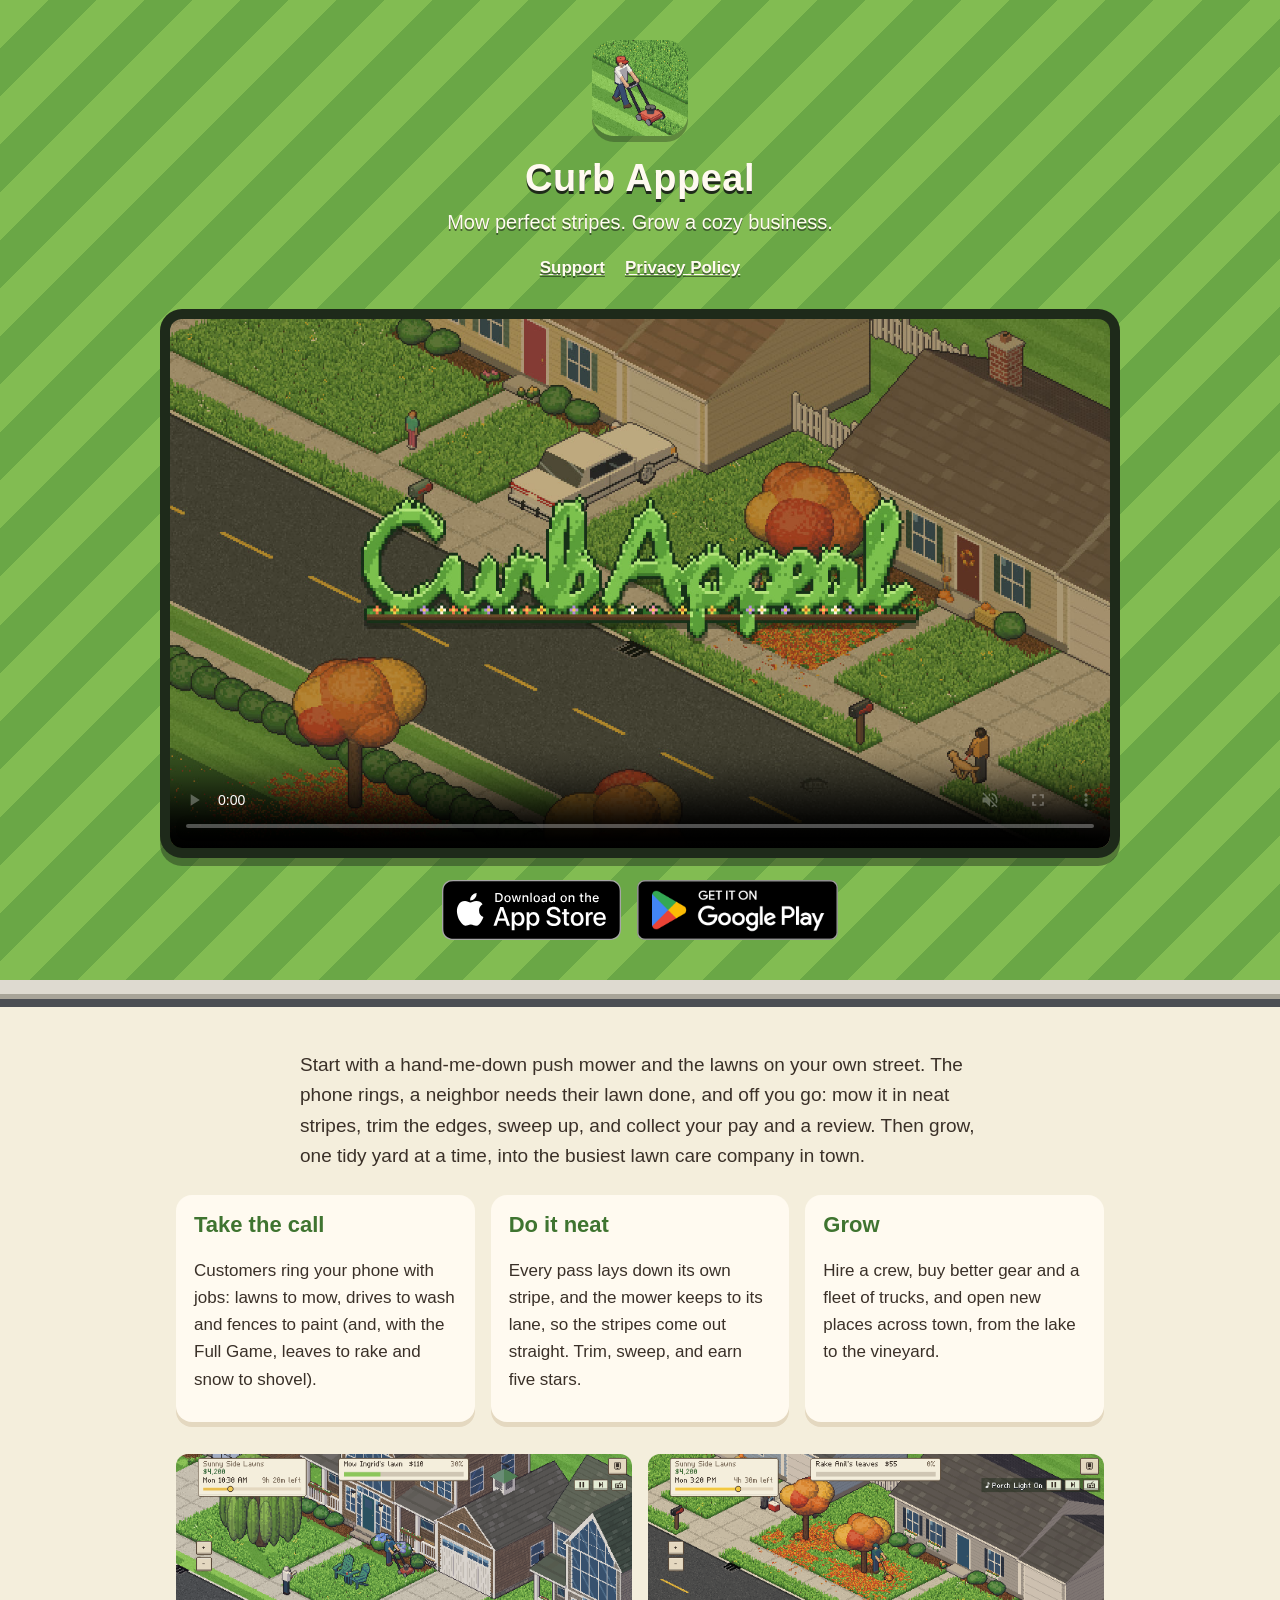
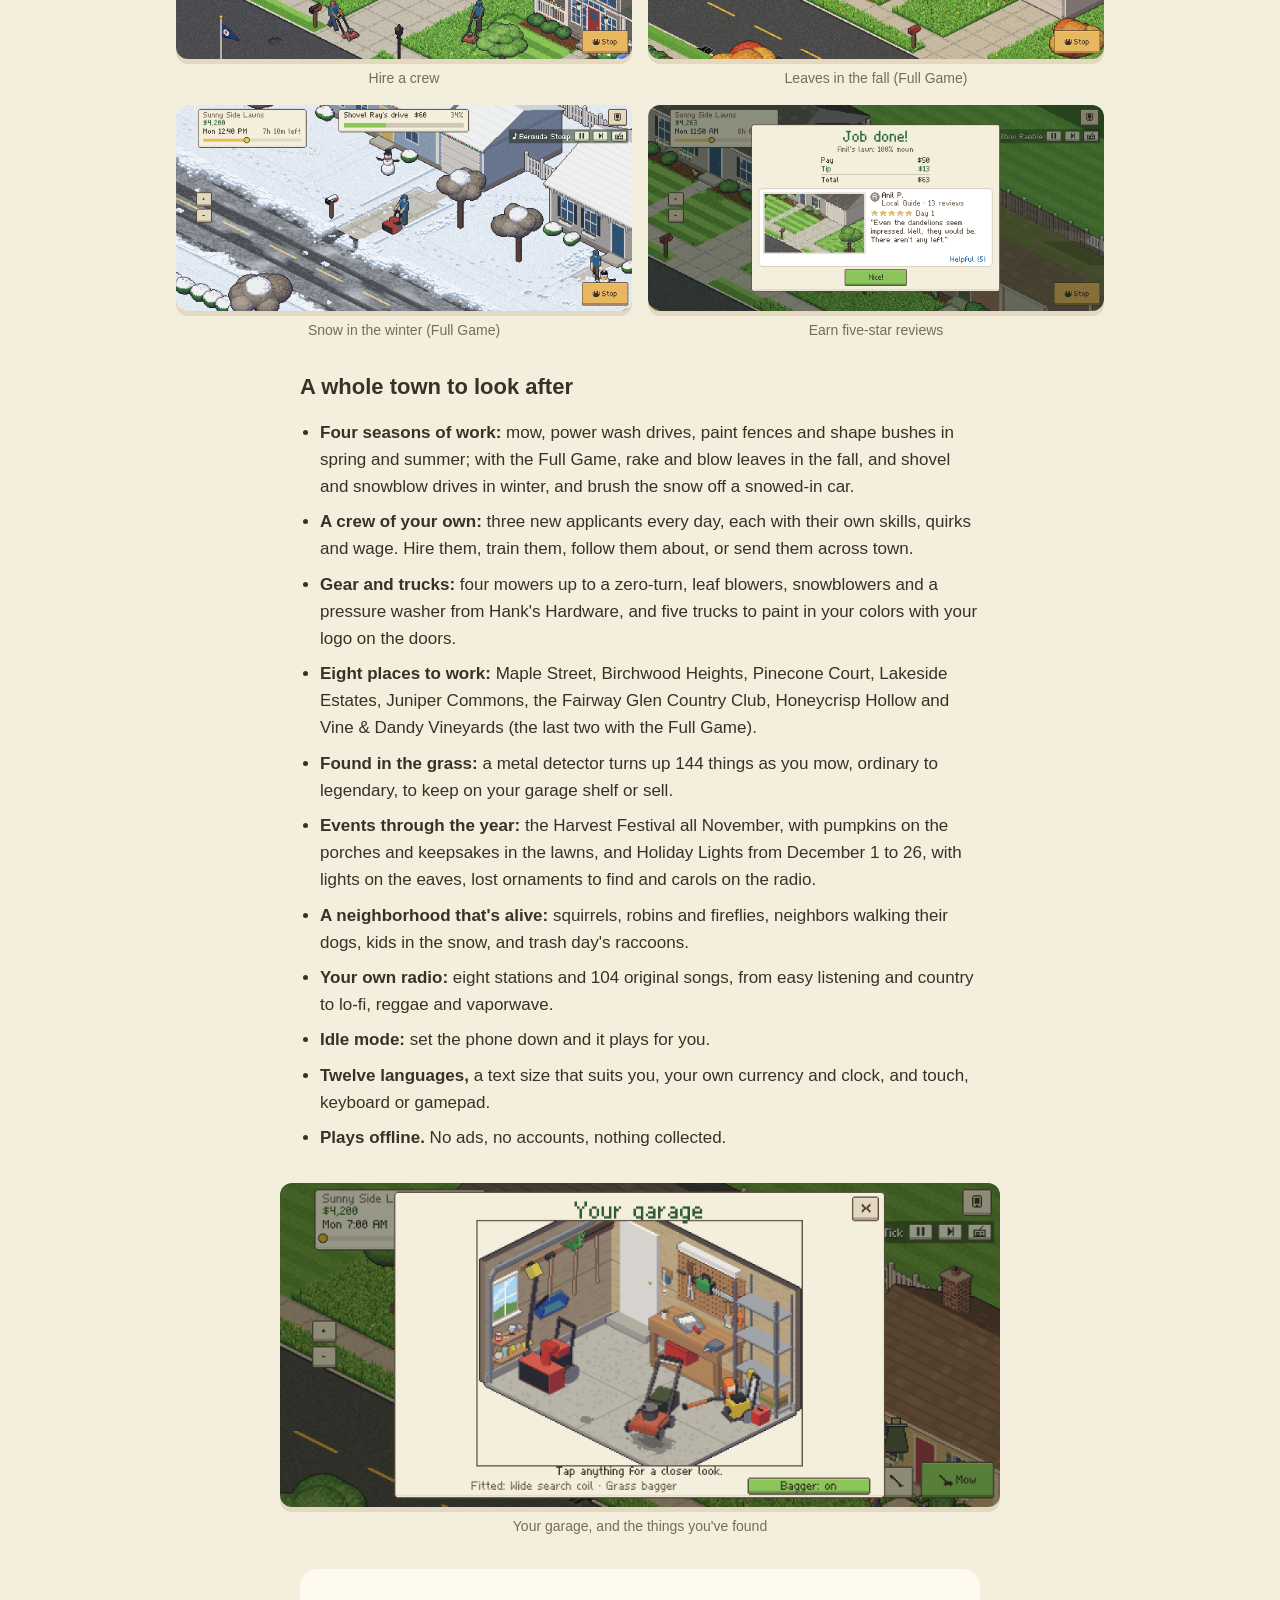
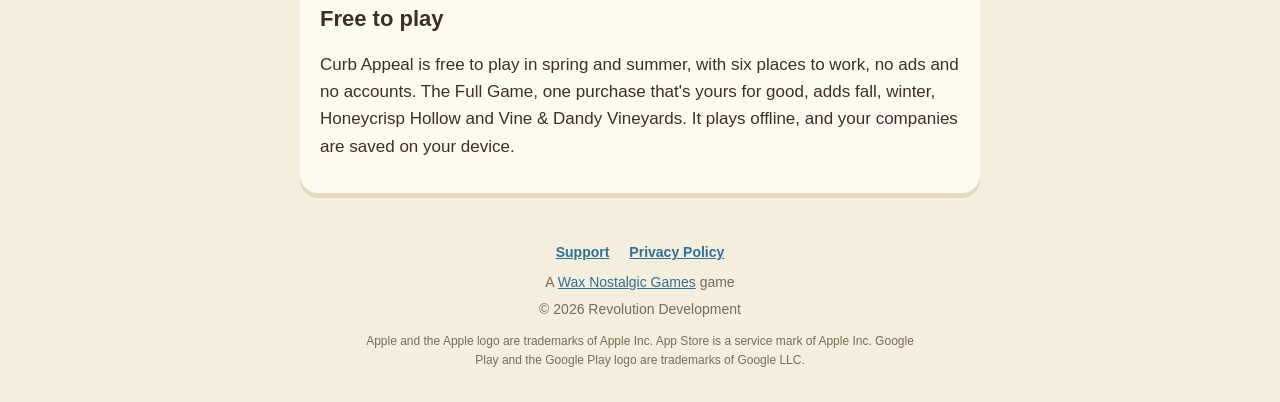
==== commit 5f6a5047: "Update the site" ====
--- a/index.html
+++ b/index.html
@@ -4,7 +4,7 @@
   <meta charset="utf-8">
   <meta name="viewport" content="width=device-width, initial-scale=1">
   <title>Curb Appeal</title>
-  <meta name="description" content="A relaxing lawn care tycoon in isometric pixel art: mow perfect stripes, hire a crew and grow. Free to play, with fall and winter in the Full Game. For iPhone, iPad and Android.">
+  <meta name="description" content="A relaxing lawn care tycoon in isometric pixel art: mow perfect stripes, hire a crew and grow. Free on the App Store and Google Play, with fall and winter in the Full Game.">
   <meta property="og:title" content="Curb Appeal">
   <meta property="og:description" content="Mow perfect stripes and grow a cozy lawn care business, one tidy yard at a time. A relaxing pixel-art game for iPhone, iPad and Android.">
   <meta property="og:image" content="https://webdevbrian.github.io/curbappeal-site/shots/mowing.png">
@@ -39,8 +39,8 @@
     </script>
     <p class="get">
       <a href="https://apps.apple.com/app/id6825867955" aria-label="Download Curb Appeal on the App Store"><img src="app-store-badge.svg" alt="Download on the App Store" width="180" height="60"></a>
+      <a href="https://play.google.com/store/apps/details?id=com.webdevbrian.curbappeal" aria-label="Get Curb Appeal on Google Play"><img src="google-play-badge.png" alt="Get it on Google Play" width="201" height="60"></a>
     </p>
-    <p class="soon">Coming soon to Android</p>
   </header>
 
   <main>
@@ -69,6 +69,7 @@
         <li><strong>Gear and trucks:</strong> four mowers up to a zero-turn, leaf blowers, snowblowers and a pressure washer from Hank's Hardware, and five trucks to paint in your colors with your logo on the doors.</li>
         <li><strong>Eight places to work:</strong> Maple Street, Birchwood Heights, Pinecone Court, Lakeside Estates, Juniper Commons, the Fairway Glen Country Club, Honeycrisp Hollow and Vine &amp; Dandy Vineyards (the last two with the Full Game).</li>
         <li><strong>Found in the grass:</strong> a metal detector turns up 144 things as you mow, ordinary to legendary, to keep on your garage shelf or sell.</li>
+        <li><strong>Events through the year:</strong> the Harvest Festival all November, with pumpkins on the porches and keepsakes in the lawns, and Holiday Lights from December 1 to 26, with lights on the eaves, lost ornaments to find and carols on the radio.</li>
         <li><strong>A neighborhood that's alive:</strong> squirrels, robins and fireflies, neighbors walking their dogs, kids in the snow, and trash day's raccoons.</li>
         <li><strong>Your own radio:</strong> eight stations and 104 original songs, from easy listening and country to lo-fi, reggae and vaporwave.</li>
         <li><strong>Idle mode:</strong> set the phone down and it plays for you.</li>
@@ -89,7 +90,9 @@
 
   <footer>
     <nav><a href="support.html">Support</a><a href="privacy.html">Privacy Policy</a></nav>
+    <p>A <a href="https://webdevbrian.github.io/waxnostalgicgames-site/">Wax Nostalgic Games</a> game</p>
     <p>© 2026 Revolution Development</p>
+    <p class="legal">Apple and the Apple logo are trademarks of Apple Inc. App Store is a service mark of Apple Inc. Google Play and the Google Play logo are trademarks of Google LLC.</p>
   </footer>
 </body>
 </html>
--- a/style.css
+++ b/style.css
@@ -32,7 +32,9 @@
 .screen img, .screen video { display: block; width: 100%; height: auto; border-radius: 12px; }
 .screen video { aspect-ratio: 16 / 9; background: var(--night); }
 .get { margin-top: 22px; }
-.get img { display: inline-block; height: 60px; width: auto; }
+.get { display: flex; flex-wrap: wrap; gap: 12px 16px; justify-content: center; align-items: center; }
+.get a { display: block; line-height: 0; }
+.get img { display: block; height: 60px; width: auto; }
 .get + .soon { margin-top: 10px; font-size: 14px; }
 .soon { margin-top: 20px; font-weight: 700; font-size: 16px; letter-spacing: .3px; }
 
@@ -65,9 +67,13 @@
 footer { text-align: center; color: var(--ink-soft); font-size: 14px; padding: 0 16px 32px; }
 footer nav { margin: 0 0 8px; }
 footer nav a { font-weight: 600; }
+footer p { margin: 4px 0; }
+footer .legal { font-size: 12px; max-width: 560px; margin: 12px auto 0; }
 
 @media (max-width: 640px) {
   header h1 { font-size: 32px; }
+  .get { gap: 10px; }
+  .get img { height: 50px; }
   .how, .gallery { grid-template-columns: 1fr; }
   .screen { padding: 6px; border-radius: 16px; }
   .screen img, .screen video { border-radius: 10px; }
